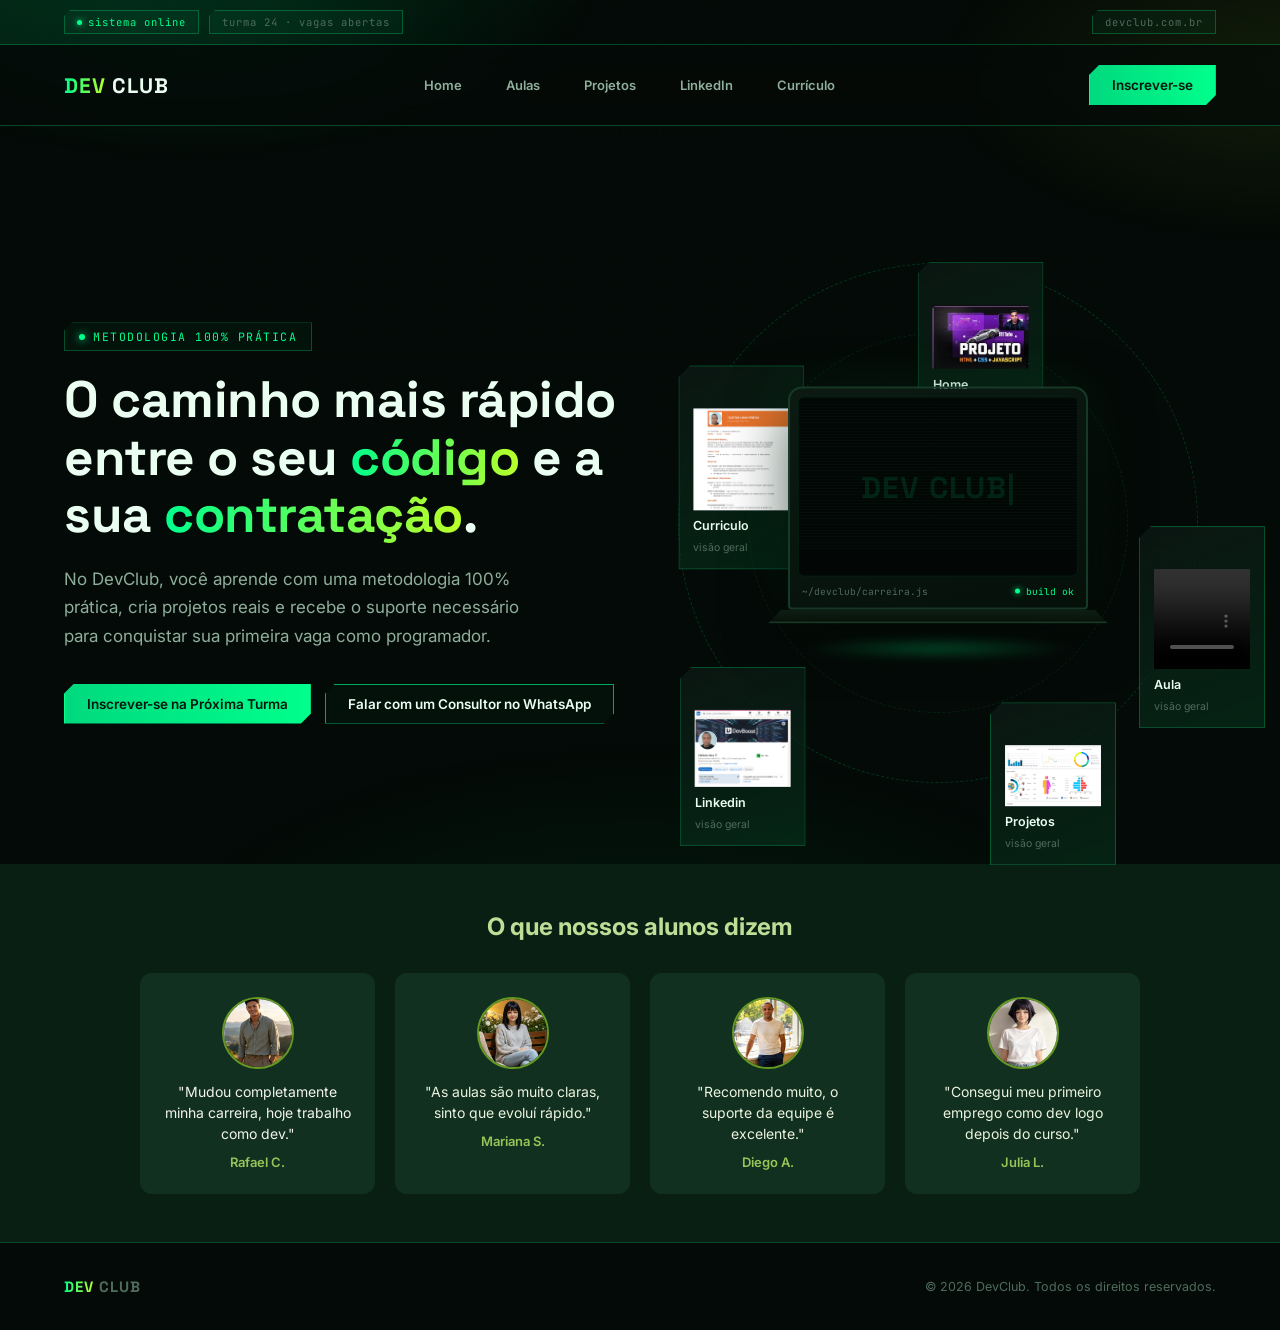
==== index.html @ 511e645d "tentativa 4" ====
<!DOCTYPE html>
<html lang="pt-BR">
<head>
<meta charset="UTF-8">
<meta name="viewport" content="width=device-width, initial-scale=1.0">
<title>DEV CLUB — O caminho mais rápido entre o seu código e a sua contratação</title>
<link rel="preconnect" href="https://fonts.googleapis.com">
<link rel="preconnect" href="https://fonts.gstatic.com" crossorigin>
<link href="https://fonts.googleapis.com/css2?family=Space+Grotesk:wght@400;500;600;700&family=Inter:wght@400;500;600;700&family=JetBrains+Mono:wght@400;500&display=swap" rel="stylesheet">
<link rel="stylesheet" href="style.css">
<style>
  /* ---- hero / orbit visual (unique to the home page) ---- */
  .hero{
    display:grid; grid-template-columns:1fr 1fr; align-items:center;
    gap:40px; padding:56px 5vw 40px; min-height:82vh;
  }
  .hero h1{ font-family:'Space Grotesk',sans-serif; font-size:clamp(34px,4vw,52px); line-height:1.12; font-weight:700; letter-spacing:-.5px; margin-bottom:22px; }
  .hero p.lead{ color:var(--text-dim); font-size:17px; line-height:1.65; max-width:480px; margin-bottom:34px; }
  .cta-row{ display:flex; gap:14px; flex-wrap:wrap; }

  .visual{ position:relative; height:600px; display:flex; align-items:center; justify-content:center; }
  .orbit-field{ position:relative; width:520px; height:520px; }
  .orbit-guide{ position:absolute; inset:0; border-radius:50%; border:1px dashed rgba(0,255,140,0.18); }
  .orbit-guide.inner{ inset:70px; border-color:rgba(0,255,140,0.1); }

  .orbiter{ position:absolute; inset:0; animation-name:orbitspin; animation-duration:var(--dur,40s); animation-delay:var(--delay,0s); animation-timing-function:linear; animation-iteration-count:infinite; }
  @keyframes orbitspin{ to{ transform:rotate(360deg); } }
  .orbit-field:hover .orbiter{ animation-play-state:paused; }
  .orbit-card{ position:absolute; top:50%; left:50%; }
  .orbit-counter-static{ display:block; }
  .orbit-counter-spin{ display:block; animation-name:orbitspin; animation-duration:var(--dur,40s); animation-delay:var(--delay,0s); animation-timing-function:linear; animation-iteration-count:infinite; animation-direction:reverse; }
  .orbit-field:hover .orbit-counter-spin{ animation-play-state:paused; }
  .orbit-card-face-wrap{ display:block; width:126px; margin-left:-63px; margin-top:-40px; }

  .card-face .photo{
  width:34px; height:34px;
  border-radius:6px;
  overflow:hidden;
  flex:none;
}
.card-face .photo img{
  width:100%; height:100%;
  object-fit:cover;
  display:block;
}

  .card-face{
    display:flex; flex-direction:column; align-items:flex-start; gap:8px;
    background:linear-gradient(160deg, rgba(11,23,18,0.95), rgba(6,56,32,0.55));
    border:1px solid var(--border-dim);
    clip-path:polygon(12px 0,100% 0,100% 100%,0 100%,0 12px);
    padding:14px; box-shadow:0 8px 24px rgba(0,0,0,0.45);
    transition:transform .25s, border-color .25s, box-shadow .25s;
  }
  .card-face:hover{ transform:translateY(-4px); border-color:var(--green-1); box-shadow:0 12px 30px rgba(0,255,140,0.2); }
  .card-face .icon{ width:34px; height:34px; display:flex; align-items:center; justify-content:center; background:linear-gradient(135deg,var(--green-3),var(--green-1)); clip-path:polygon(6px 0,100% 0,100% 100%,0 100%,0 6px); }
  .card-face .icon svg{ width:18px; height:18px; stroke:#03170d; }
  .card-face .label{ font-size:12.5px; font-weight:600; color:var(--text); }
  .card-face .sub{ font-size:10.5px; color:var(--text-faint); }

  .laptop-wrap{ position:absolute; top:50%; left:50%; transform:translate(-50%,-50%); width:300px; z-index:5; }
  .laptop-screen-body{ background:linear-gradient(160deg,#0c1a13,#05100a); border:2px solid #163a27; border-radius:14px 14px 4px 4px; padding:8px; box-shadow:0 20px 60px rgba(0,0,0,0.6), 0 0 60px rgba(0,255,140,0.08); }
  .screen{ position:relative; background:#020604; border-radius:6px; height:180px; overflow:hidden; cursor:none; border:1px solid rgba(0,255,140,0.08); }
  .screen-inner{ position:absolute; inset:0; display:flex; align-items:center; justify-content:center; font-family:'Space Grotesk',sans-serif; font-weight:700; font-size:30px; letter-spacing:1px; }
  .screen-dim{ color:rgba(0,180,110,0.16); }
  .screen-bright{
    position:absolute; inset:0; display:flex; align-items:center; justify-content:center;
    background:linear-gradient(90deg,var(--green-1),var(--lime)); -webkit-background-clip:text; background-clip:text; color:transparent;
    -webkit-mask-image:radial-gradient(circle 90px at var(--mx,50%) var(--my,50%), black 0%, transparent 75%);
    mask-image:radial-gradient(circle 90px at var(--mx,50%) var(--my,50%), black 0%, transparent 75%);
    text-shadow:0 0 24px rgba(0,255,140,0.6);
  }
  .cursor-blink{ animation:blink 1s step-end infinite; }
  @keyframes blink{ 50%{ opacity:0; } }
  .screen-scanline{ position:absolute; inset:0; pointer-events:none; background:repeating-linear-gradient(0deg, rgba(0,255,140,0.03) 0px, transparent 1px, transparent 3px); }
  .screen-caption{ display:flex; align-items:center; justify-content:space-between; padding:8px 4px 2px; font-family:'JetBrains Mono',monospace; font-size:9.5px; color:var(--text-faint); }
  .screen-caption .live{ display:flex; align-items:center; gap:6px; color:var(--green-1); }
  .screen-caption .live .d{ width:5px;height:5px;border-radius:50%; background:var(--green-1); box-shadow:0 0 6px var(--green-1); }
  .keyboard-base{ width:340px; height:14px; margin:0 auto; margin-left:-20px; background:linear-gradient(180deg,#0e1f16,#081209); clip-path:polygon(4% 0,96% 0,100% 100%,0% 100%); border-bottom:2px solid #163a27; }
  .laptop-shadow{ width:280px; height:22px; margin:14px auto 0; background:radial-gradient(ellipse at center, rgba(0,255,140,0.25), transparent 70%); filter:blur(4px); }

  .quick-links{ max-width:1100px; margin:0 auto; display:grid; grid-template-columns:repeat(4,1fr); gap:18px; }
  .quick-links a.hud-panel{ display:flex; flex-direction:column; gap:6px; }
  .quick-links .q-icon{ width:30px; height:30px; display:flex; align-items:center; justify-content:center; background:linear-gradient(135deg,var(--green-3),var(--green-1)); clip-path:polygon(6px 0,100% 0,100% 100%,0 100%,0 6px); margin-bottom:6px; }
  .quick-links .q-icon svg{ width:16px; height:16px; stroke:#03170d; }

  .testimonials{ max-width:1100px; margin:0 auto; display:grid; grid-template-columns:repeat(2,1fr); gap:22px; }
  .testimonial-card{ display:flex; flex-direction:column; gap:14px; }
  .t-quote-mark{ font-family:'Space Grotesk',sans-serif; font-size:40px; line-height:1; color:var(--green-1); opacity:.5; }
  .testimonial-card p.quote{ color:var(--text-dim); font-size:14px; line-height:1.7; }
  .t-person{ display:flex; align-items:center; gap:12px; margin-top:4px; }
  .t-avatar{
    width:44px; height:44px; flex:none; display:flex; align-items:center; justify-content:center;
    background:linear-gradient(135deg,var(--green-3),var(--green-1)); color:#03170d;
    font-family:'Space Grotesk',sans-serif; font-weight:700; font-size:15px;
    clip-path:polygon(9px 0,100% 0,100% 100%,0 100%,0 9px);
  }
  .t-name{ font-weight:600; font-size:14px; }
  .t-role{ font-family:'JetBrains Mono',monospace; font-size:10.5px; color:var(--text-faint); letter-spacing:.5px; margin-top:2px; }

  @media (max-width:980px){
    header{display: none;}
    .hero{ grid-template-columns:1fr; padding-top:30px; }
    .visual{ height:520px; }
    .orbit-field{ width:400px; height:400px; }
    .quick-links{ grid-template-columns:1fr 1fr; }
    .testimonials{ grid-template-columns:1fr; }
  }
</style>
</head>
<body>

<div class="bg-glow"></div>
<div class="grid-lines"></div>
<div class="scanlines"></div>

<div class="hud-topbar">
  <span class="seg live"><span class="d"></span>sistema online</span>
  <span class="seg">turma 24 · vagas abertas</span>
  <span class="spacer"></span>
  <span class="seg">devclub.com.br</span>
</div>

<header>
  <div class="logo"><span class="gradient-text">DEV</span> CLUB</div>
  <button class="nav-toggle" id="navToggle" aria-label="Abrir menu">
    <span></span><span></span><span></span>
  </button>
  <nav id="siteNav">
    <ul>
      <li><a href="index.html">Home</a></li>
      <li><a href="aulas.html">Aulas</a></li>
      <li><a href="projetos.html">Projetos</a></li>
      <li><a href="linkedin.html">LinkedIn</a></li>
      <li><a href="curriculo.html">Currículo</a></li>
    </ul>
  </nav>
  <a href="linkedin.html" class="btn btn-solid">Inscrever-se</a>
</header>

<section class="hero" style="padding-bottom:0;">
  <div class="hero-copy">
    <div class="page-head" style="padding:0;">
      <div class="eyebrow"><span class="dot"></span> metodologia 100% prática</div>
      <h1>O caminho mais rápido entre o seu <span class="gradient-text">código</span> e a sua <span class="gradient-text">contratação</span>.</h1>
      <p class="lead">No DevClub, você aprende com uma metodologia 100% prática, cria projetos reais e recebe o suporte necessário para conquistar sua primeira vaga como programador.</p>
    </div>
    <div class="cta-row">
      <a href="linkedin.html" class="btn btn-solid">Inscrever-se na Próxima Turma</a>
      <a href="https://wa.me/" class="btn btn-outline">Falar com um Consultor no WhatsApp</a>
    </div>
  </div>

  <div class="visual">
    <div class="orbit-field" id="orbitField">
      <div class="orbit-guide"></div>
      <div class="orbit-guide inner"></div>

      <div class="orbiter" style="--dur:34s; --delay:0s;">
        <div class="orbit-card" style="transform:rotate(10deg) translateY(-225px);">
          <div class="orbit-counter-static" style="transform:rotate(-10deg);">
            <div class="orbit-counter-spin" style="--dur:34s; --delay:0s;">
              <a href="index.html" class="orbit-card-face-wrap">
                <div class="card-face">
                  <div class="" class="photo"><svg viewBox="0 0 24 24" fill="none" stroke-width="2" stroke-linecap="round" stroke-linejoin="round"><path d="M3 11l9-8 9 8"/><path d="M5 10v10h14V10"/></svg></div>
                  <img src="assets/b11.png" alt="#">
                  <div class="label">Home</div>
                  <div class="sub">visão geral</div>
                </div>
              </a>
            </div>
          </div>
        </div>
      </div>

      <div class="orbiter" style="--dur:46s; --delay:-12s;">
        <div class="orbit-card" style="transform:rotate(95deg) translateY(-245px);">
          <div class="orbit-counter-static" style="transform:rotate(-95deg);">
            <div class="orbit-counter-spin" style="--dur:46s; --delay:-12s;">
              <a href="aulas.html" class="orbit-card-face-wrap">
                <div class="card-face">
                  <div class="" class="photo"><svg viewBox="0 0 24 24" fill="none" stroke-width="2" stroke-linecap="round" stroke-linejoin="round"><path d="M3 11l9-8 9 8"/><path d="M5 10v10h14V10"/></svg></div>
                  
                  <video width="100" height="100" controls>
  <source src="assets/video/1.mp4"  type="video/mp4">
  Seu navegador não suporta este formato de vídeo.
</video>
                  <div class="label">Aula</div>
                  <div class="sub">visão geral</div>
                </div>
              </a>
            </div>
          </div>
        </div>
      </div>

      <div class="orbiter" style="--dur:39s; --delay:-5s;">
        <div class="orbit-card" style="transform:rotate(150deg) translateY(-210px);">
          <div class="orbit-counter-static" style="transform:rotate(-150deg);">
            <div class="orbit-counter-spin" style="--dur:39s; --delay:-5s;">
              <a href="projetos.html" class="orbit-card-face-wrap">
                 <div class="card-face">
                  <div class="" class="photo"><svg viewBox="0 0 24 24" fill="none" stroke-width="2" stroke-linecap="round" stroke-linejoin="round"><path d="M3 11l9-8 9 8"/><path d="M5 10v10h14V10"/></svg></div>
                  <img src="assets/b3.png" alt="#">
                  <div class="label">Projetos</div>
                  <div class="sub">visão geral</div>
                </div>
              </a>
            </div>
          </div>
        </div>
      </div>

      <div class="orbiter" style="--dur:52s; --delay:-20s;">
        <div class="orbit-card" style="transform:rotate(230deg) translateY(-235px);">
          <div class="orbit-counter-static" style="transform:rotate(-230deg);">
            <div class="orbit-counter-spin" style="--dur:52s; --delay:-20s;">
              <a href="linkedin.html" class="orbit-card-face-wrap">
                 <div class="card-face">
                  <div class="" class="photo"><svg viewBox="0 0 24 24" fill="none" stroke-width="2" stroke-linecap="round" stroke-linejoin="round"><path d="M3 11l9-8 9 8"/><path d="M5 10v10h14V10"/></svg></div>
                  <img src="assets/b6.png" alt="#">
                  <div class="label">Linkedin</div>
                  <div class="sub">visão geral</div>
                </div>
              </a>
            </div>
          </div>
        </div>
      </div>

      <div class="orbiter" style="--dur:42s; --delay:-30s;">
        <div class="orbit-card" style="transform:rotate(305deg) translateY(-220px);">
          <div class="orbit-counter-static" style="transform:rotate(-305deg);">
            <div class="orbit-counter-spin" style="--dur:42s; --delay:-30s;">
              <a href="curriculo.html" class="orbit-card-face-wrap">
                <div class="card-face">
                  <div class="" class="photo"><svg viewBox="0 0 24 24" fill="none" stroke-width="2" stroke-linecap="round" stroke-linejoin="round"><path d="M3 11l9-8 9 8"/><path d="M5 10v10h14V10"/></svg></div>
                  <img src="assets/b10.png" alt="#">
                  <div class="label">Curriculo</div>
                  <div class="sub">visão geral</div>
                </div>
              </a>
            </div>
          </div>
        </div>
      </div>

      <div class="laptop-wrap">
        <div class="laptop-screen-body">
          <div class="screen" id="screen">
            <div class="screen-inner screen-dim" id="screenDim"></div>
            <div class="screen-bright" id="screenBright"></div>
            <div class="screen-scanline"></div>
          </div>
          <div class="screen-caption">
            <span>~/devclub/carreira.js</span>
            <span class="live"><span class="d"></span>build ok</span>
          </div>
        </div>
        <div class="keyboard-base"></div>
        <div class="laptop-shadow"></div>
      </div>
    </div>
  </div>
</section>


      

<section class="depoimentos" style="padding: 3rem 1.5rem; background: #0A1F14;">
  <h2 style="text-align:center; color:#C0DD97; font-size:24px; margin-bottom: 2rem;">
    O que nossos alunos dizem
  </h2>

  <div class="depoimentos-grid" style="display:grid; grid-template-columns:repeat(auto-fit, minmax(220px, 1fr)); gap:20px; max-width:1000px; margin:0 auto;">

    <div class="depoimento-card" style="background:#12301F; border-radius:12px; padding:1.5rem; text-align:center;">
      <div class="depoimento-avatar" style="width:72px; height:72px; border-radius:50%; overflow:hidden; margin:0 auto 12px; border:2px solid #639922;">
        <img src="assets/a6.png" alt="Depoimento de aluno" style="width:100%; height:100%; object-fit:cover; ">
      </div>
      <p style="color:#f2f3f0; font-size:14px; line-height:1.5; margin:0 0 10px;">"Mudou completamente minha carreira, hoje trabalho como dev."</p>
      <p style="color:#97C459; font-size:13px; font-weight:600; margin:0;">Rafael C.</p>
    </div>

    <div class="depoimento-card" style="background:#12301F; border-radius:12px; padding:1.5rem; text-align:center;">
      <div class="depoimento-avatar" style="width:72px; height:72px; border-radius:50%; overflow:hidden; margin:0 auto 12px; border:2px solid #639922;">
        <img src="assets/a7.png" alt="Depoimento de aluna" style="width:100%; height:100%; object-fit:cover; ">
      </div>
      <p style="color:#EAF3DE; font-size:14px; line-height:1.5; margin:0 0 10px;">"As aulas são muito claras, sinto que evoluí rápido."</p>
      <p style="color:#97C459; font-size:13px; font-weight:600; margin:0;">Mariana S.</p>
    </div>

    <div class="depoimento-card" style="background:#12301F; border-radius:12px; padding:1.5rem; text-align:center;">
      <div class="depoimento-avatar" style="width:72px; height:72px; border-radius:50%; overflow:hidden; margin:0 auto 12px; border:2px solid #639922;">
        <img src="assets/a8.png" alt="Depoimento de aluno" style="width:100%; height:100%; object-fit:cover; ">
      </div>
      <p style="color:#EAF3DE; font-size:14px; line-height:1.5; margin:0 0 10px;">"Recomendo muito, o suporte da equipe é excelente."</p>
      <p style="color:#97C459; font-size:13px; font-weight:600; margin:0;">Diego A.</p>
    </div>

    <div class="depoimento-card" style="background:#12301F; border-radius:12px; padding:1.5rem; text-align:center;">
      <div class="depoimento-avatar" style="width:72px; height:72px; border-radius:50%; overflow:hidden; margin:0 auto 12px; border:2px solid #639922;">
        <img src="assets/a9.png" alt="Depoimento de aluna" style="width:100%; height:100%; object-fit:cover; ">
      </div>
      <p style="color:#EAF3DE; font-size:14px; line-height:1.5; margin:0 0 10px;">"Consegui meu primeiro emprego como dev logo depois do curso."</p>
      <p style="color:#97C459; font-size:13px; font-weight:600; margin:0;">Julia L.</p>
    </div>

  </div>
</section>

<footer>
  <div class="logo" style="font-size:15px;"><span class="gradient-text">DEV</span> CLUB</div>
  <div>© 2026 DevClub. Todos os direitos reservados.</div>
</footer>

<script src="script.js"></script>
<script>
  // ---------- typewriter effect on laptop screen ----------
  const dimEl = document.getElementById('screenDim');
  const brightEl = document.getElementById('screenBright');
  const word = "DEV CLUB";
  let i = 0, deleting = false;

  function renderText(str, showCursor){
    const cursor = showCursor ? '<span class="cursor-blink">|</span>' : '';
    dimEl.innerHTML = str + cursor;
    brightEl.innerHTML = str + cursor;
  }
  function tick(){
    if(!deleting){
      i++; renderText(word.slice(0, i), true);
      if(i === word.length){ setTimeout(()=>{ deleting = true; tick(); }, 1400); return; }
    } else {
      i--; renderText(word.slice(0, i), true);
      if(i === 0){ deleting = false; setTimeout(tick, 500); return; }
    }
    setTimeout(tick, deleting ? 90 : 150);
  }
  renderText('', true);
  setTimeout(tick, 600);

  // ---------- flashlight hover effect ----------
  const screen = document.getElementById('screen');
  screen.addEventListener('mousemove', (e)=>{
    const rect = screen.getBoundingClientRect();
    brightEl.style.setProperty('--mx', (((e.clientX-rect.left)/rect.width)*100) + '%');
    brightEl.style.setProperty('--my', (((e.clientY-rect.top)/rect.height)*100) + '%');
  });
  screen.addEventListener('mouseleave', ()=>{
    brightEl.style.setProperty('--mx', '50%');
    brightEl.style.setProperty('--my', '-20%');
  });
  brightEl.style.setProperty('--my', '-20%');
</script>
</body>
</html>
---- style.css ----
/* ===========================================================
   DEV CLUB — shared HUD design system
   Angular sci-fi panels, green gradient glow, fully responsive.
   Loaded by every page (index / aulas / projetos / linkedin / curriculo).
=========================================================== */

:root{
  --bg:#040a07;
  --bg-alt:#071309;
  --panel-solid:#071a13;
  --panel-glass:rgba(7,26,19,0.82);
  --panel-glass-soft:rgba(7,26,19,0.55);
  --border-dim:rgba(0,255,140,0.25);
  --border-bright:rgba(0,255,140,0.55);
  --green-1:#00ff8c;
  --green-2:#00d97e;
  --green-3:#00a862;
  --lime:#baff29;
  --text:#eafff1;
  --text-dim:#8fae9c;
  --text-faint:#4f6c5d;
}

*{margin:0;padding:0;box-sizing:border-box;}
html{scroll-behavior:smooth;}
body{
  background:var(--bg);
  color:var(--text);
  font-family:'Inter',sans-serif;
  overflow-x:hidden;
}
a{text-decoration:none;color:inherit;}
ul{list-style:none;}
img,video{max-width:100%;display:block;}

.mono{font-family:'JetBrains Mono',monospace;}
.gradient-text{
  background:linear-gradient(90deg,var(--green-1),var(--lime));
  -webkit-background-clip:text;background-clip:text;color:transparent;
}

/* ---------- ambience: grid + glow + scanline ---------- */
.bg-glow{
  position:fixed; inset:0; z-index:-2; pointer-events:none;
  background:
    radial-gradient(55% 38% at 15% -5%, rgba(0,255,140,0.14), transparent 60%),
    radial-gradient(45% 32% at 100% 8%, rgba(186,255,41,0.08), transparent 60%),
    radial-gradient(70% 55% at 50% 115%, rgba(0,255,140,0.08), transparent 60%);
}
.grid-lines{
  position:fixed; inset:0; z-index:-2; pointer-events:none; opacity:.3;
  background-image:
    linear-gradient(rgba(0,255,140,0.06) 1px, transparent 1px),
    linear-gradient(90deg, rgba(0,255,140,0.06) 1px, transparent 1px);
  background-size:44px 44px;
  mask-image:radial-gradient(65% 55% at 50% 15%, black, transparent 85%);
}
.scanlines{
  position:fixed; inset:0; z-index:-1; pointer-events:none; opacity:.5;
  background:repeating-linear-gradient(0deg, rgba(0,255,140,0.025) 0px, transparent 1px, transparent 3px);
}

/* ---------- top HUD bar ---------- */
.hud-topbar{
  display:flex; align-items:center; gap:10px;
  padding:10px 5vw; border-bottom:1px solid var(--border-dim);
  background:linear-gradient(90deg, rgba(0,255,140,0.06), transparent 40%);
  font-family:'JetBrains Mono',monospace; font-size:10.5px; color:var(--text-faint); letter-spacing:1px;
}
.hud-topbar .seg{
  padding:4px 12px; border:1px solid var(--border-dim);
  clip-path:polygon(6px 0,100% 0,100% 100%,0 100%,0 6px);
  background:rgba(0,255,140,0.04);
}
.hud-topbar .seg.live{ color:var(--green-1); display:flex; align-items:center; gap:6px; }
.hud-topbar .seg.live .d{ width:5px;height:5px;border-radius:50%;background:var(--green-1); box-shadow:0 0 6px var(--green-1); animation:pulse 1.6s infinite; }
@keyframes pulse{0%,100%{opacity:1;}50%{opacity:.25;}}
.hud-topbar .spacer{ flex:1; }

/* ---------- header / nav ---------- */
header{
  position:sticky; top:0; z-index:50;
  display:flex; align-items:center; justify-content:space-between;
  padding:20px 5vw;
  backdrop-filter:blur(14px);
  background:rgba(4,10,7,0.75);
  border-bottom:1px solid var(--border-dim);
}
.logo{ font-family:'Space Grotesk',sans-serif; font-weight:700; font-size:21px; letter-spacing:1px; }

nav ul{ display:flex; gap:10px; }
nav a{
  position:relative;
  display:inline-block;
  padding:9px 16px;
  font-size:13px; font-weight:600; color:var(--text-dim);
  border:1px solid transparent;
  clip-path:polygon(8px 0,100% 0,100% 100%,0 100%,0 8px);
  transition:color .25s, border-color .25s, background .25s;
}
nav a:hover{ color:var(--text); border-color:var(--border-dim); background:rgba(0,255,140,0.05); }
.mobile-back{
  position:fixed; top:14px; left:14px; z-index:60;
  display:none; align-items:center; gap:8px;
  padding:10px 14px; border:1px solid transparent;
  background:linear-gradient(90deg,var(--green-2),var(--green-1));
  color:#03170d; font-family:'JetBrains Mono',monospace; font-size:11px;
  font-weight:700; letter-spacing:1px; text-transform:uppercase;
  clip-path:polygon(8px 0,100% 0,100% 100%,0 100%,0 8px);
  cursor:pointer; box-shadow:0 10px 26px rgba(0,255,140,0.24);
  transition:transform .25s, box-shadow .25s;
}
.mobile-back:hover{ transform:translateY(-1px); box-shadow:0 12px 30px rgba(0,255,140,0.32); }

.nav-toggle{ display:none; }

.btn{
  display:inline-flex; align-items:center; gap:8px;
  padding:11px 22px; font-size:13.5px; font-weight:600; cursor:pointer;
  clip-path:polygon(10px 0,100% 0,100% calc(100% - 10px),calc(100% - 10px) 100%,0 100%,0 10px);
  border:1px solid transparent;
  transition:transform .25s, box-shadow .25s, background .25s;
}
.btn-solid{ background:linear-gradient(90deg,var(--green-2),var(--green-1)); color:#03170d; }
.btn-solid:hover{ transform:translateY(-2px); box-shadow:0 10px 30px rgba(0,255,140,0.25); }
.btn-outline{ border-color:var(--green-3); color:var(--text); background:rgba(0,255,140,0.03); }
.btn-outline:hover{ border-color:var(--green-1); background:rgba(0,255,140,0.08); transform:translateY(-2px); }

/* ---------- page header block (used on every inner page) ---------- */
.page-head{
  padding:64px 5vw 40px; max-width:900px;
}
.page-head .eyebrow{
  display:inline-flex; align-items:center; gap:8px;
  font-family:'JetBrains Mono',monospace; font-size:11.5px; letter-spacing:1.5px; text-transform:uppercase;
  color:var(--green-1); border:1px solid var(--border-dim); padding:6px 14px;
  clip-path:polygon(8px 0,100% 0,100% 100%,0 100%,0 8px);
  margin-bottom:20px; background:rgba(0,255,140,0.04);
}
.page-head h1{ font-family:'Space Grotesk',sans-serif; font-size:clamp(28px,3.6vw,44px); line-height:1.15; margin-bottom:14px; }
.page-head p{ color:var(--text-dim); font-size:15.5px; line-height:1.65; max-width:620px; }

.page-head .eyebrow .dot{ width:6px;height:6px;border-radius:50%; background:var(--green-1); box-shadow:0 0 8px var(--green-1); animation:pulse 1.6s infinite; display:inline-block; }

.cta-row{ display:flex; gap:14px; flex-wrap:wrap; }

section{ padding:20px 5vw 90px; }

/* ---------- HUD panel primitives ---------- */
.hud-panel{
  position:relative;
  background:linear-gradient(160deg, var(--panel-glass), rgba(3,10,7,0.9));
  border:1px solid var(--border-dim);
  clip-path:polygon(18px 0,100% 0,100% calc(100% - 18px),calc(100% - 18px) 100%,0 100%,0 18px);
  padding:22px 24px;
  box-shadow:0 10px 30px rgba(0,0,0,0.5), inset 0 1px 0 rgba(255,255,255,0.02);
  transition:border-color .25s, box-shadow .25s, transform .25s;
}
.hud-panel:hover{ border-color:var(--border-bright); box-shadow:0 14px 34px rgba(0,255,140,0.12); }

/* left-hand angular list item, echoing the reference's 系统状态-style tabs */
.hud-tab{
  display:flex; align-items:center; justify-content:space-between; gap:12px;
  padding:18px 20px;
  background:linear-gradient(150deg, rgba(0,255,140,0.06), rgba(3,10,7,0.9));
  border:1px solid var(--border-dim);
  clip-path:polygon(16px 0,100% 0,100% 100%,0 100%,0 16px);
  cursor:pointer; transition:border-color .2s, background .2s;
}
.hud-tab .top-strip{
  position:absolute; top:0; left:16px; right:16px; height:1px;
  background:linear-gradient(90deg, var(--green-1), transparent);
}
.hud-tab:hover, .hud-tab.active{
  border-color:var(--border-bright);
  background:linear-gradient(150deg, rgba(0,255,140,0.14), rgba(3,10,7,0.9));
}
.hud-tab .t-label{ font-family:'Space Grotesk',sans-serif; font-size:16px; font-weight:600; }
.hud-tab .t-sub{ font-family:'JetBrains Mono',monospace; font-size:10px; color:var(--text-faint); margin-top:4px; letter-spacing:.5px; }
.hud-tab .t-mark{ font-family:'JetBrains Mono',monospace; font-size:11px; color:var(--green-1); }

/* big framed content panel with four glowing corner brackets, like the reference's main screen */
.hud-frame{
  position:relative;
  background:linear-gradient(165deg, rgba(6,20,14,0.85), rgba(2,7,5,0.92));
  border:1px solid var(--border-dim);
  padding:28px;
}
.hud-corner{ position:absolute; width:24px; height:24px; pointer-events:none; }
.hud-corner.tl{ top:-1px; left:-1px; border-top:2px solid var(--green-1); border-left:2px solid var(--green-1); }
.hud-corner.tr{ top:-1px; right:-1px; border-top:2px solid var(--green-1); border-right:2px solid var(--green-1); }
.hud-corner.bl{ bottom:-1px; left:-1px; border-bottom:2px solid var(--green-1); border-left:2px solid var(--green-1); }
.hud-corner.br{ bottom:-1px; right:-1px; border-bottom:2px solid var(--green-1); border-right:2px solid var(--green-1); }
.hud-frame .readout{
  position:absolute; font-family:'JetBrains Mono',monospace; font-size:9.5px; color:var(--text-faint); letter-spacing:1px;
}
.hud-frame .readout.tl{ top:10px; left:30px; }
.hud-frame .readout.tr{ top:10px; right:30px; text-align:right; }

/* ---------- media slot (video / image placeholder) ---------- */
.media-slot{
  position:relative;
  aspect-ratio:16/9;
  border:1px dashed var(--border-dim);
  background:rgba(0,255,140,0.03);
  display:flex; flex-direction:column; align-items:center; justify-content:center; gap:10px;
  color:var(--text-faint); text-align:center; padding:20px;
  overflow:hidden;
}
.media-slot svg{ width:34px; height:34px; stroke:var(--green-1); opacity:.7; }
.media-slot span{ font-size:12px; max-width:260px; line-height:1.5; }
.media-slot video, .media-slot img, .media-slot iframe{ position:absolute; inset:0; width:100%; height:100%; object-fit:cover; border:0; }

/* ---------- grids ---------- */
.grid-2{ display:grid; grid-template-columns:340px 1fr; gap:26px; align-items:start; }
.grid-3{ display:grid; grid-template-columns:repeat(3,1fr); gap:22px; }
.grid-2c{ display:grid; grid-template-columns:1fr 1fr; gap:22px; }
.stack{ display:flex; flex-direction:column; gap:16px; }

h2.section-title{ font-family:'Space Grotesk',sans-serif; font-size:clamp(22px,2.6vw,30px); margin-bottom:22px; }
h3.card-title{ font-family:'Space Grotesk',sans-serif; font-size:18px; margin-bottom:8px; }
p.dim{ color:var(--text-dim); font-size:13.5px; line-height:1.65; }

/* ---------- footer ---------- */
footer{
  padding:34px 5vw; display:flex; align-items:center; justify-content:space-between; flex-wrap:wrap; gap:12px;
  border-top:1px solid var(--border-dim); color:var(--text-faint); font-size:12.5px;
}

/* ---------- responsive ---------- */
@media (max-width:980px){
  .mobile-back{ display:inline-flex; }
  header{display: none;}
  .grid-2{ grid-template-columns:1fr; }
  .grid-3{ grid-template-columns:1fr; }
  .grid-2c{ grid-template-columns:1fr; }
  nav{
    position:fixed; inset:64px 0 0 0; z-index:49;
    background:rgba(4,10,7,0.97);
    display:flex; align-items:flex-start; justify-content:center;
    padding-top:40px;
    transform:translateY(-110%); transition:transform .3s ease;
  }
  nav.open{ transform:translateY(0); }
  nav ul{ flex-direction:column; width:min(320px,80vw); gap:12px; }
  nav a{ display:block; text-align:center; padding:14px 16px; }
  .nav-toggle{
    display:flex; flex-direction:column; gap:5px; cursor:pointer; z-index:51;
    background:none; border:none; padding:6px;
  }
  .nav-toggle span{ width:22px; height:2px; background:var(--green-1); display:block; }
  .hud-topbar{ display:none; }
}

@media (prefers-reduced-motion: reduce){
  .hud-topbar .seg.live .d{ animation:none; }
}
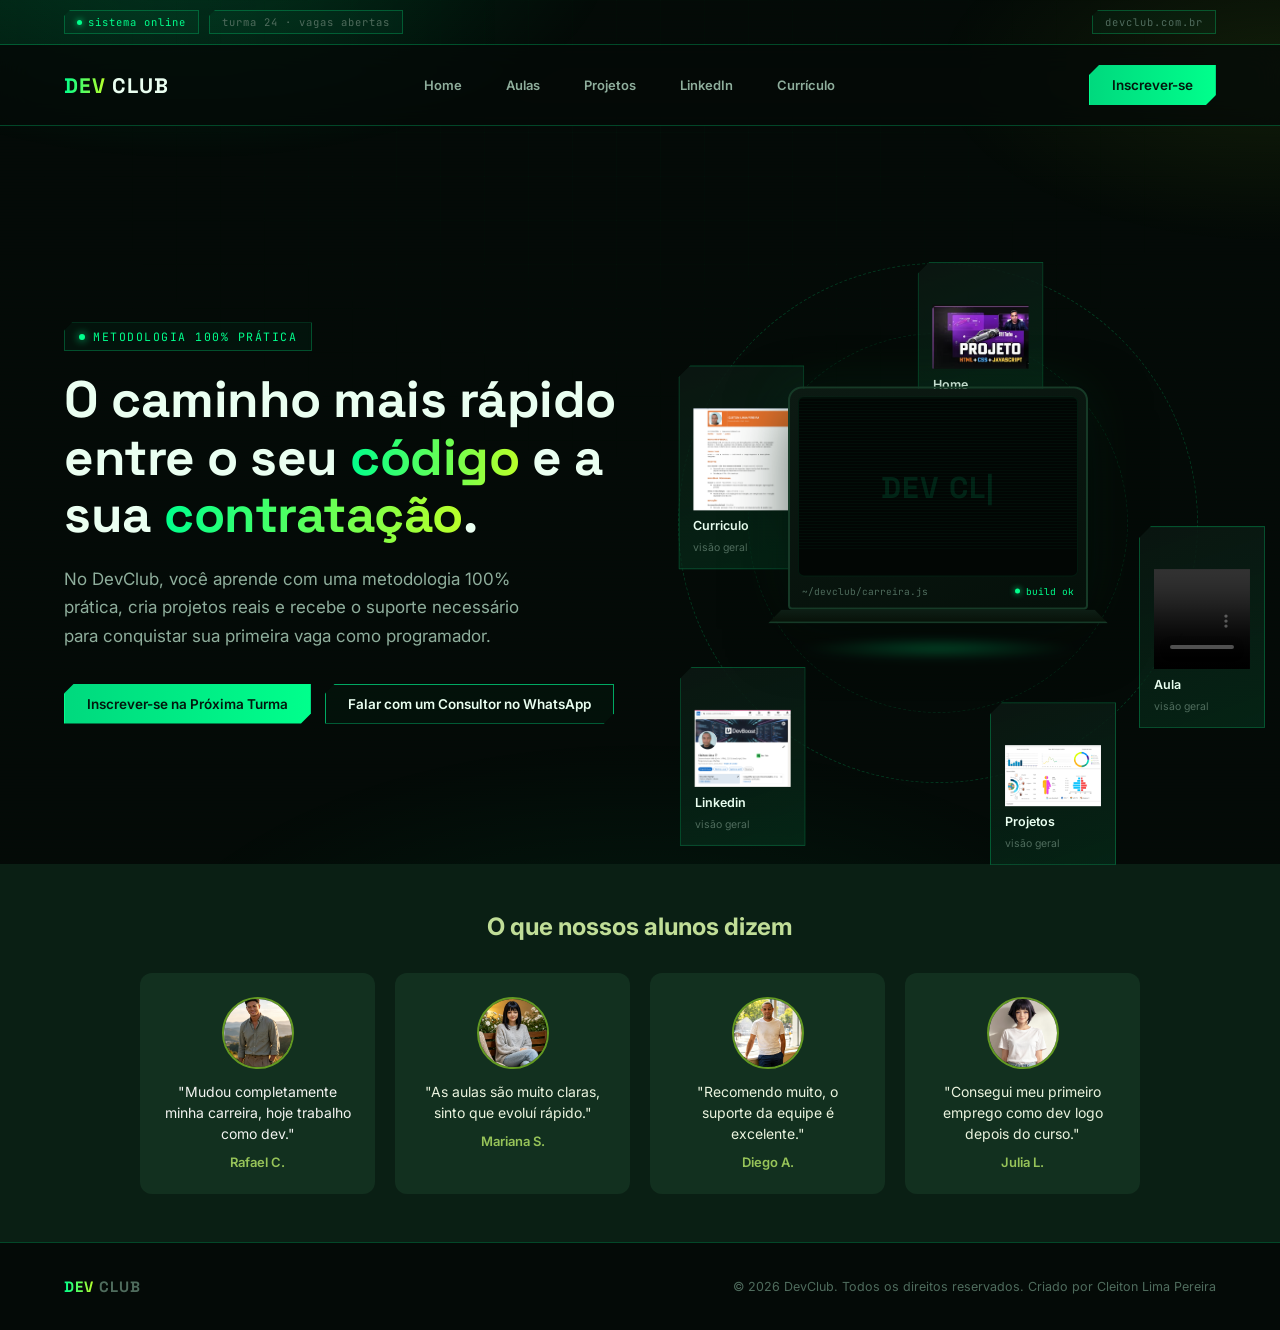
==== commit 6338eda6: "direitos" ====
--- a/index.html
+++ b/index.html
@@ -311,7 +311,9 @@
 
 <footer>
   <div class="logo" style="font-size:15px;"><span class="gradient-text">DEV</span> CLUB</div>
-  <div>© 2026 DevClub. Todos os direitos reservados.</div>
+  <div>© 2026 DevClub. Todos os direitos reservados.
+    Criado por Cleiton Lima Pereira
+  </div>
 </footer>
 
 <script src="script.js"></script>
--- a/style.css
+++ b/style.css
@@ -231,6 +231,14 @@
 @media (max-width:980px){
   .mobile-back{ display:inline-flex; }
   header{display: none;}
+  body, .page-head, .page-head h1, .page-head p,
+  .hud-panel, .hud-frame, .hud-tab, .stack,
+  .grid-2, .grid-3, .grid-2c, .cta-row,
+  .check-item p, .project-link, .media-slot span{
+    min-width:0;
+    overflow-wrap:anywhere;
+    word-break:break-word;
+  }
   .grid-2{ grid-template-columns:1fr; }
   .grid-3{ grid-template-columns:1fr; }
   .grid-2c{ grid-template-columns:1fr; }
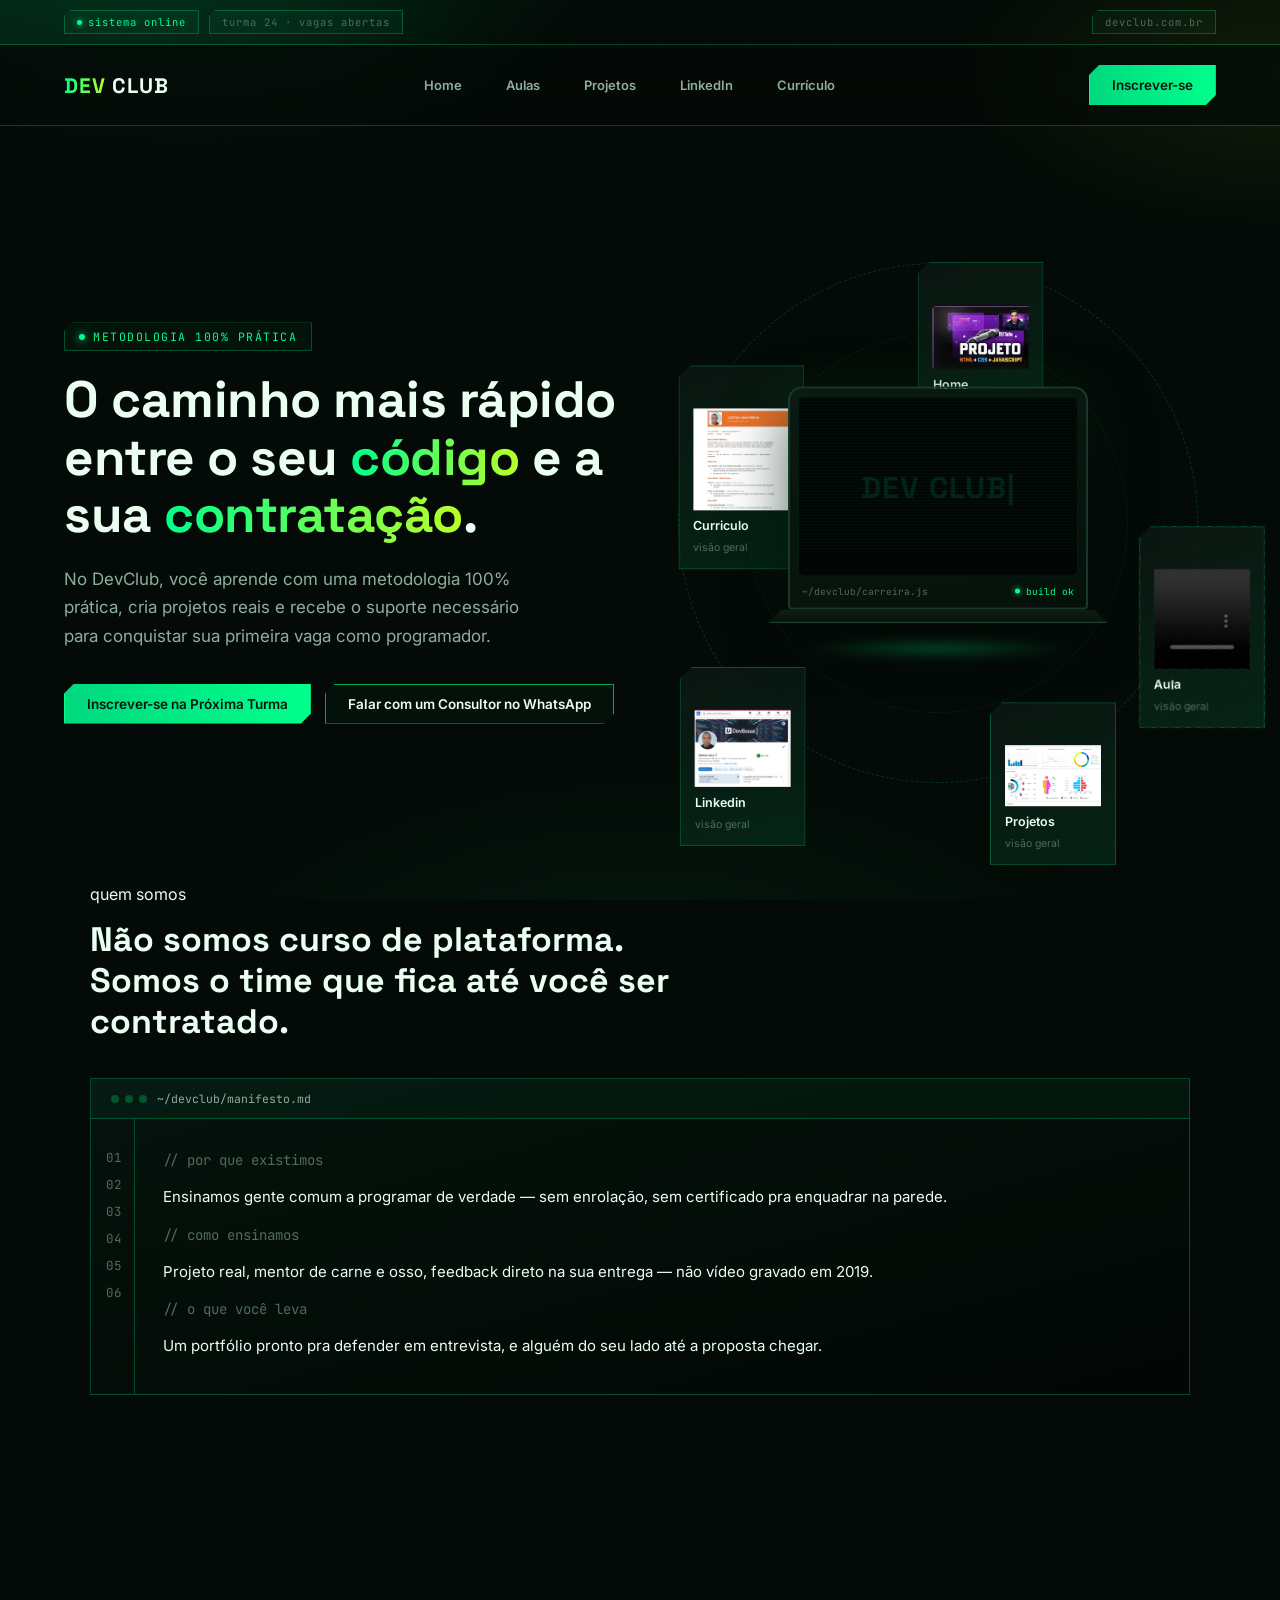
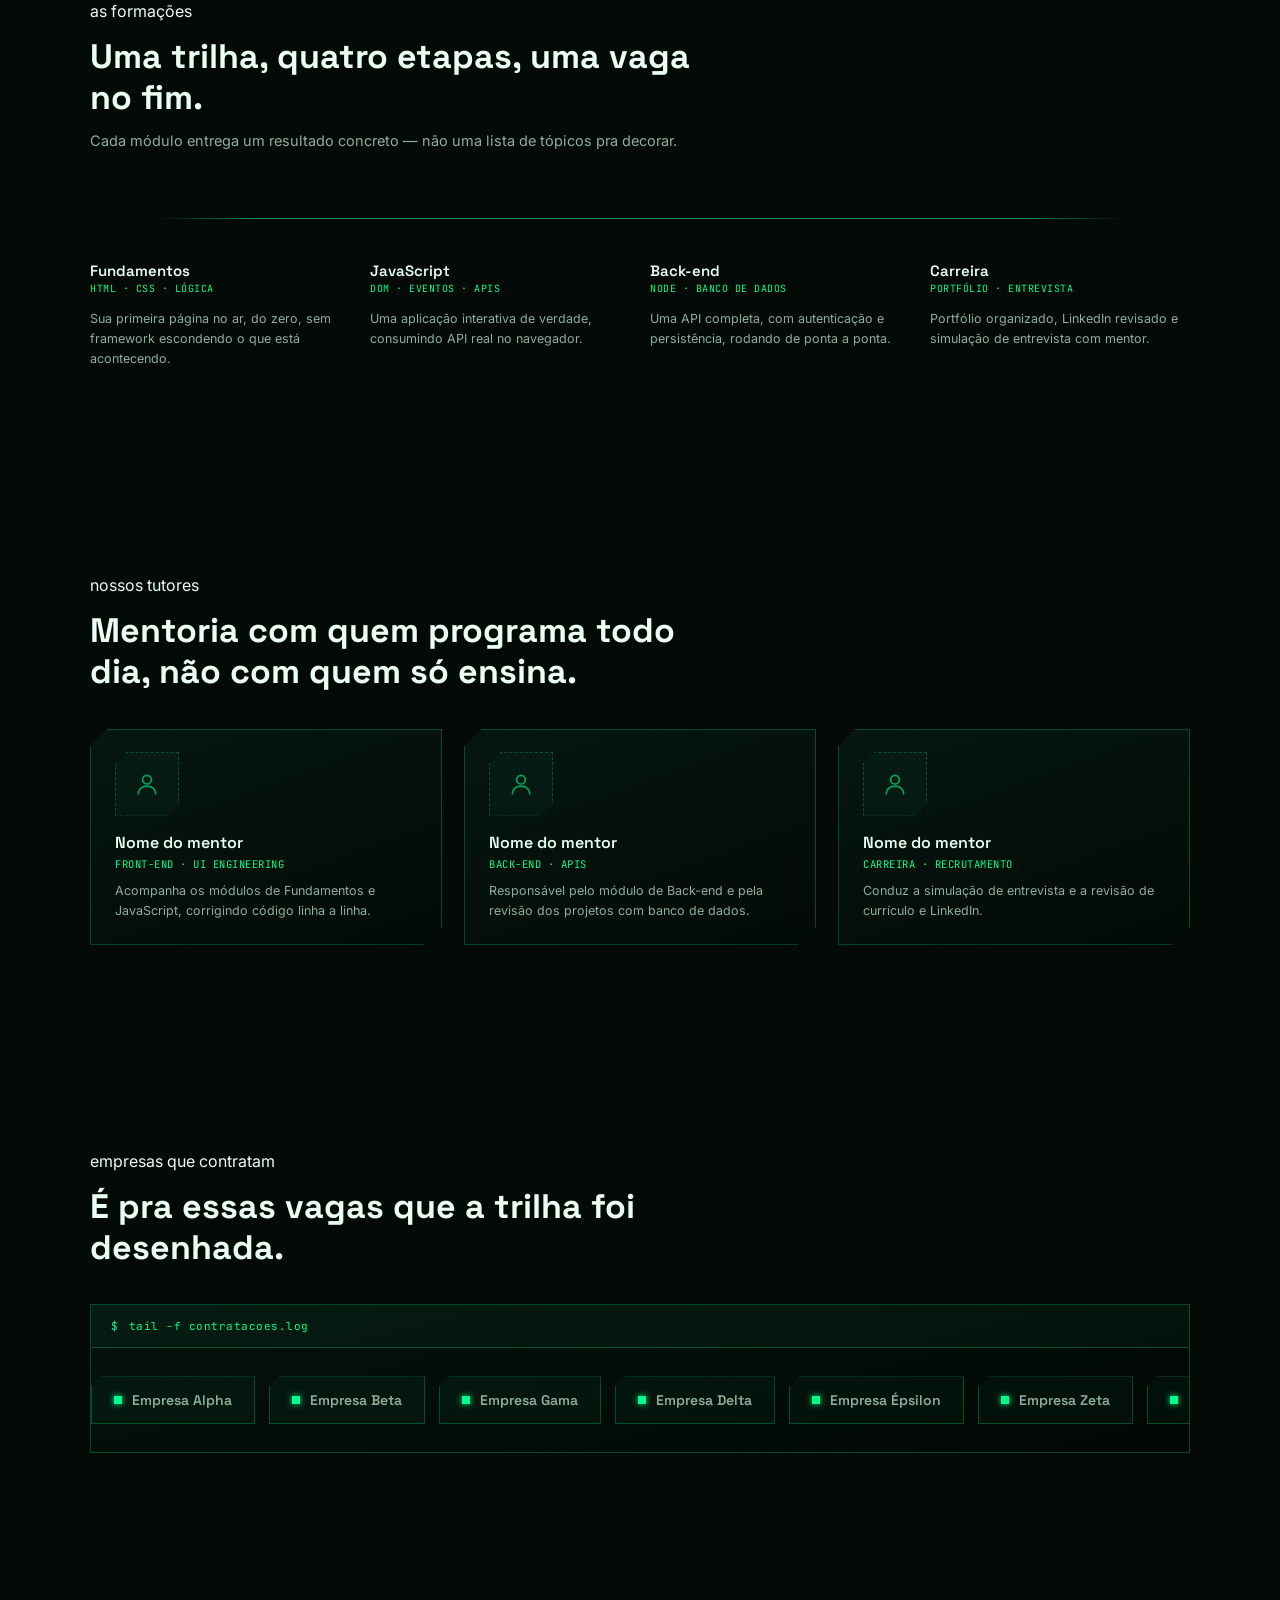
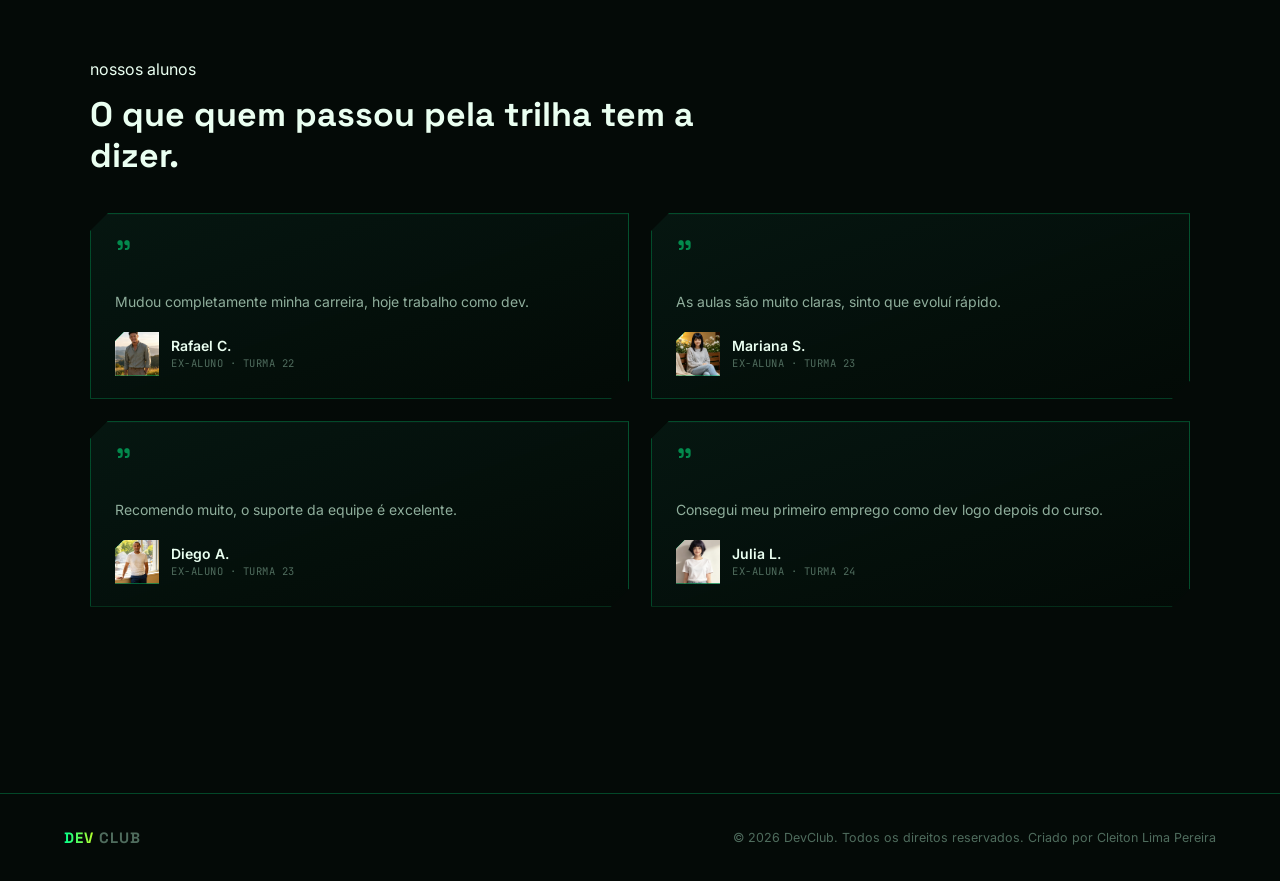
==== commit fe506a93: "melhorando-o-index" ====
--- a/index.html
+++ b/index.html
@@ -97,6 +97,100 @@
   }
   .t-name{ font-weight:600; font-size:14px; }
   .t-role{ font-family:'JetBrains Mono',monospace; font-size:10.5px; color:var(--text-faint); letter-spacing:.5px; margin-top:2px; }
+
+  /* ---- section shell shared by the new institutional blocks ---- */
+  .inst-section{ max-width:1100px; margin:0 auto 96px; }
+  .inst-head{ max-width:640px; margin-bottom:36px; }
+  .inst-head .eyebrow{ margin-bottom:16px; }
+  .inst-head h2{ font-family:'Space Grotesk',sans-serif; font-size:clamp(24px,3vw,34px); line-height:1.2; }
+  .inst-head p{ color:var(--text-dim); font-size:14.5px; line-height:1.65; margin-top:10px; }
+  .reveal{ opacity:0; transform:translateY(22px); transition:opacity .6s ease, transform .6s ease; }
+  .reveal.in{ opacity:1; transform:translateY(0); }
+
+  /* ---- quem somos: rendered like an open source file being read ---- */
+  .manifesto-frame{ padding:0; overflow:hidden; }
+  .manifesto-tab{
+    display:flex; align-items:center; gap:10px; padding:12px 20px;
+    border-bottom:1px solid var(--border-dim); background:rgba(0,255,140,0.04);
+    font-family:'JetBrains Mono',monospace; font-size:11.5px; color:var(--text-dim);
+  }
+  .manifesto-tab .dots{ display:flex; gap:6px; }
+  .manifesto-tab .dots span{ width:8px; height:8px; border-radius:50%; background:var(--border-dim); }
+  .manifesto-body{ display:grid; grid-template-columns:44px 1fr; }
+  .manifesto-lines{
+    font-family:'JetBrains Mono',monospace; font-size:12.5px; line-height:2.15; color:var(--text-faint);
+    text-align:right; padding:26px 12px 26px 0; border-right:1px solid var(--border-dim); user-select:none;
+  }
+  .manifesto-code{ padding:26px 28px; font-family:'JetBrains Mono',monospace; font-size:14px; line-height:2.15; }
+  .manifesto-code .cm{ color:var(--text-faint); }
+  .manifesto-code .st{ color:var(--text); font-family:'Inter',sans-serif; font-size:15px; }
+  .manifesto-code p{ margin-bottom:6px; opacity:0; transform:translateX(-10px); transition:opacity .5s ease, transform .5s ease; }
+  .manifesto-code.in p{ opacity:1; transform:translateX(0); }
+  .manifesto-code p:nth-child(1){ transition-delay:.05s; }
+  .manifesto-code p:nth-child(2){ transition-delay:.15s; }
+  .manifesto-code p:nth-child(3){ transition-delay:.35s; }
+  .manifesto-code p:nth-child(4){ transition-delay:.45s; }
+  .manifesto-code p:nth-child(5){ transition-delay:.65s; }
+  .manifesto-code p:nth-child(6){ transition-delay:.75s; }
+
+  /* ---- formações: a real, ordered learning path ---- */
+  .trilha{ position:relative; display:grid; grid-template-columns:repeat(4,1fr); gap:20px; }
+  .trilha::before{
+    content:''; position:absolute; top:29px; left:6%; right:6%; height:1px;
+    background:linear-gradient(90deg, transparent, var(--border-bright) 10%, var(--border-bright) 90%, transparent);
+  }
+  .trilha-step{ position:relative; display:flex; flex-direction:column; gap:14px; }
+  .trilha-num{
+    width:58px; height:58px; z-index:1; display:flex; align-items:center; justify-content:center;
+    font-family:'Space Grotesk',sans-serif; font-weight:700; font-size:18px; color:#03170d;
+    background:linear-gradient(135deg,var(--green-3),var(--green-1));
+    clip-path:polygon(10px 0,100% 0,100% calc(100% - 10px),calc(100% - 10px) 100%,0 100%,0 10px);
+  }
+  .trilha-step .t-head{ font-family:'Space Grotesk',sans-serif; font-size:15px; font-weight:600; }
+  .trilha-step .t-sub{ font-family:'JetBrains Mono',monospace; font-size:10px; color:var(--green-1); letter-spacing:.5px; margin-top:2px; }
+  .trilha-step p{ color:var(--text-dim); font-size:12.5px; line-height:1.6; }
+
+  /* ---- empresas que contratam: scrolling proof-of-outcome ticker ---- */
+  .empresas-frame{ padding:0; overflow:hidden; }
+  .empresas-label{
+    display:flex; align-items:center; gap:10px; padding:14px 20px;
+    border-bottom:1px solid var(--border-dim); background:rgba(0,255,140,0.04);
+    font-family:'JetBrains Mono',monospace; font-size:11px; color:var(--green-1); letter-spacing:.5px;
+  }
+  .marquee{ position:relative; padding:28px 0; }
+  .marquee-track{ display:flex; gap:14px; width:max-content; animation:marquee 26s linear infinite; }
+  .marquee:hover .marquee-track{ animation-play-state:paused; }
+  .empresa-chip{
+    display:flex; align-items:center; gap:10px; padding:14px 22px; white-space:nowrap;
+    border:1px solid var(--border-dim); background:rgba(0,255,140,0.03);
+    clip-path:polygon(10px 0,100% 0,100% 100%,0 100%,0 10px);
+    font-family:'Space Grotesk',sans-serif; font-weight:600; font-size:14px; color:var(--text-dim);
+  }
+  .empresa-chip .sq{ width:8px; height:8px; background:var(--green-1); box-shadow:0 0 6px var(--green-1); }
+  @keyframes marquee{ from{ transform:translateX(0); } to{ transform:translateX(-50%); } }
+
+  /* ---- nossos tutores ---- */
+  .tutores{ display:grid; grid-template-columns:repeat(3,1fr); gap:22px; }
+  .tutor-card{ text-align:left; }
+  .tutor-photo{
+    width:64px; height:64px; margin-bottom:16px; border:1px dashed var(--border-dim); background:rgba(0,255,140,0.03);
+    clip-path:polygon(12px 0,100% 0,100% calc(100% - 12px),calc(100% - 12px) 100%,0 100%,0 12px);
+    display:flex; align-items:center; justify-content:center; overflow:hidden;
+  }
+  .tutor-photo img{ width:100%; height:100%; object-fit:cover; }
+  .tutor-photo svg{ width:26px; height:26px; stroke:var(--green-1); opacity:.6; }
+  .tutor-name{ font-family:'Space Grotesk',sans-serif; font-size:16px; font-weight:600; }
+  .tutor-role{ font-family:'JetBrains Mono',monospace; font-size:10.5px; color:var(--green-1); letter-spacing:.5px; margin:4px 0 10px; }
+  .tutor-card p.dim{ font-size:12.5px; }
+
+  @media (max-width:980px){
+    .trilha{ grid-template-columns:1fr; }
+    .trilha::before{ display:none; }
+    .tutores{ grid-template-columns:1fr; }
+    .manifesto-body{ grid-template-columns:32px 1fr; }
+    .manifesto-code{ padding:20px 16px; font-size:13px; }
+    .manifesto-code .st{ font-size:13.5px; }
+  }
 
   @media (max-width:980px){
     header{display: none;}
@@ -265,47 +359,201 @@
 </section>
 
 
-      
-
-<section class="depoimentos" style="padding: 3rem 1.5rem; background: #0A1F14;">
-  <h2 style="text-align:center; color:#C0DD97; font-size:24px; margin-bottom: 2rem;">
-    O que nossos alunos dizem
-  </h2>
-
-  <div class="depoimentos-grid" style="display:grid; grid-template-columns:repeat(auto-fit, minmax(220px, 1fr)); gap:20px; max-width:1000px; margin:0 auto;">
-
-    <div class="depoimento-card" style="background:#12301F; border-radius:12px; padding:1.5rem; text-align:center;">
-      <div class="depoimento-avatar" style="width:72px; height:72px; border-radius:50%; overflow:hidden; margin:0 auto 12px; border:2px solid #639922;">
-        <img src="assets/a6.png" alt="Depoimento de aluno" style="width:100%; height:100%; object-fit:cover; ">
-      </div>
-      <p style="color:#f2f3f0; font-size:14px; line-height:1.5; margin:0 0 10px;">"Mudou completamente minha carreira, hoje trabalho como dev."</p>
-      <p style="color:#97C459; font-size:13px; font-weight:600; margin:0;">Rafael C.</p>
-    </div>
-
-    <div class="depoimento-card" style="background:#12301F; border-radius:12px; padding:1.5rem; text-align:center;">
-      <div class="depoimento-avatar" style="width:72px; height:72px; border-radius:50%; overflow:hidden; margin:0 auto 12px; border:2px solid #639922;">
-        <img src="assets/a7.png" alt="Depoimento de aluna" style="width:100%; height:100%; object-fit:cover; ">
-      </div>
-      <p style="color:#EAF3DE; font-size:14px; line-height:1.5; margin:0 0 10px;">"As aulas são muito claras, sinto que evoluí rápido."</p>
-      <p style="color:#97C459; font-size:13px; font-weight:600; margin:0;">Mariana S.</p>
-    </div>
-
-    <div class="depoimento-card" style="background:#12301F; border-radius:12px; padding:1.5rem; text-align:center;">
-      <div class="depoimento-avatar" style="width:72px; height:72px; border-radius:50%; overflow:hidden; margin:0 auto 12px; border:2px solid #639922;">
-        <img src="assets/a8.png" alt="Depoimento de aluno" style="width:100%; height:100%; object-fit:cover; ">
-      </div>
-      <p style="color:#EAF3DE; font-size:14px; line-height:1.5; margin:0 0 10px;">"Recomendo muito, o suporte da equipe é excelente."</p>
-      <p style="color:#97C459; font-size:13px; font-weight:600; margin:0;">Diego A.</p>
-    </div>
-
-    <div class="depoimento-card" style="background:#12301F; border-radius:12px; padding:1.5rem; text-align:center;">
-      <div class="depoimento-avatar" style="width:72px; height:72px; border-radius:50%; overflow:hidden; margin:0 auto 12px; border:2px solid #639922;">
-        <img src="assets/a9.png" alt="Depoimento de aluna" style="width:100%; height:100%; object-fit:cover; ">
-      </div>
-      <p style="color:#EAF3DE; font-size:14px; line-height:1.5; margin:0 0 10px;">"Consegui meu primeiro emprego como dev logo depois do curso."</p>
-      <p style="color:#97C459; font-size:13px; font-weight:600; margin:0;">Julia L.</p>
-    </div>
-
+<!-- ============ QUEM SOMOS ============ -->
+<section>
+  <div class="inst-section reveal">
+    <div class="inst-head">
+      <div class="eyebrow"><span class="dot"></span> quem somos</div>
+      <h2>Não somos curso de plataforma. Somos o time que fica até você ser contratado.</h2>
+    </div>
+    <div class="hud-frame manifesto-frame">
+      <div class="manifesto-tab">
+        <span class="dots"><span></span><span></span><span></span></span>
+        <span>~/devclub/manifesto.md</span>
+      </div>
+      <div class="manifesto-body">
+        <div class="manifesto-lines">01<br>02<br>03<br>04<br>05<br>06</div>
+        <div class="manifesto-code" id="manifestoCode">
+          <p><span class="cm">// por que existimos</span></p>
+          <p class="st">Ensinamos gente comum a programar de verdade — sem enrolação, sem certificado pra enquadrar na parede.</p>
+          <p><span class="cm">// como ensinamos</span></p>
+          <p class="st">Projeto real, mentor de carne e osso, feedback direto na sua entrega — não vídeo gravado em 2019.</p>
+          <p><span class="cm">// o que você leva</span></p>
+          <p class="st">Um portfólio pronto pra defender em entrevista, e alguém do seu lado até a proposta chegar.</p>
+        </div>
+      </div>
+    </div>
+  </div>
+</section>
+
+<!-- ============ FORMAÇÕES ============ -->
+<section>
+  <div class="inst-section reveal">
+    <div class="inst-head">
+      <div class="eyebrow"><span class="dot"></span> as formações</div>
+      <h2>Uma trilha, quatro etapas, uma vaga no fim.</h2>
+      <p>Cada módulo entrega um resultado concreto — não uma lista de tópicos pra decorar.</p>
+    </div>
+    <div class="trilha">
+      <div class="trilha-step">
+        <div class="trilha-num">01</div>
+        <div>
+          <div class="t-head">Fundamentos</div>
+          <div class="t-sub">HTML · CSS · LÓGICA</div>
+        </div>
+        <p>Sua primeira página no ar, do zero, sem framework escondendo o que está acontecendo.</p>
+      </div>
+      <div class="trilha-step">
+        <div class="trilha-num">02</div>
+        <div>
+          <div class="t-head">JavaScript</div>
+          <div class="t-sub">DOM · EVENTOS · APIS</div>
+        </div>
+        <p>Uma aplicação interativa de verdade, consumindo API real no navegador.</p>
+      </div>
+      <div class="trilha-step">
+        <div class="trilha-num">03</div>
+        <div>
+          <div class="t-head">Back-end</div>
+          <div class="t-sub">NODE · BANCO DE DADOS</div>
+        </div>
+        <p>Uma API completa, com autenticação e persistência, rodando de ponta a ponta.</p>
+      </div>
+      <div class="trilha-step">
+        <div class="trilha-num">04</div>
+        <div>
+          <div class="t-head">Carreira</div>
+          <div class="t-sub">PORTFÓLIO · ENTREVISTA</div>
+        </div>
+        <p>Portfólio organizado, LinkedIn revisado e simulação de entrevista com mentor.</p>
+      </div>
+    </div>
+  </div>
+</section>
+
+<!-- ============ NOSSOS TUTORES ============ -->
+<section>
+  <div class="inst-section reveal">
+    <div class="inst-head">
+      <div class="eyebrow"><span class="dot"></span> nossos tutores</div>
+      <h2>Mentoria com quem programa todo dia, não com quem só ensina.</h2>
+    </div>
+    <div class="tutores">
+      <!-- Substitua nome, cargo e foto pelos dados reais de cada mentor -->
+      <div class="hud-panel tutor-card">
+        <div class="tutor-photo">
+          <!-- <img src="assets/mentor-1.jpg" alt="Foto do mentor"> -->
+          <svg viewBox="0 0 24 24" fill="none" stroke-width="1.6" stroke-linecap="round" stroke-linejoin="round"><circle cx="12" cy="8" r="4"/><path d="M4 21c0-4.4 3.6-7 8-7s8 2.6 8 7"/></svg>
+        </div>
+        <div class="tutor-name">Nome do mentor</div>
+        <div class="tutor-role">FRONT-END · UI ENGINEERING</div>
+        <p class="dim">Acompanha os módulos de Fundamentos e JavaScript, corrigindo código linha a linha.</p>
+      </div>
+      <div class="hud-panel tutor-card">
+        <div class="tutor-photo">
+          <!-- <img src="assets/mentor-2.jpg" alt="Foto do mentor"> -->
+          <svg viewBox="0 0 24 24" fill="none" stroke-width="1.6" stroke-linecap="round" stroke-linejoin="round"><circle cx="12" cy="8" r="4"/><path d="M4 21c0-4.4 3.6-7 8-7s8 2.6 8 7"/></svg>
+        </div>
+        <div class="tutor-name">Nome do mentor</div>
+        <div class="tutor-role">BACK-END · APIS</div>
+        <p class="dim">Responsável pelo módulo de Back-end e pela revisão dos projetos com banco de dados.</p>
+      </div>
+      <div class="hud-panel tutor-card">
+        <div class="tutor-photo">
+          <!-- <img src="assets/mentor-3.jpg" alt="Foto do mentor"> -->
+          <svg viewBox="0 0 24 24" fill="none" stroke-width="1.6" stroke-linecap="round" stroke-linejoin="round"><circle cx="12" cy="8" r="4"/><path d="M4 21c0-4.4 3.6-7 8-7s8 2.6 8 7"/></svg>
+        </div>
+        <div class="tutor-name">Nome do mentor</div>
+        <div class="tutor-role">CARREIRA · RECRUTAMENTO</div>
+        <p class="dim">Conduz a simulação de entrevista e a revisão de currículo e LinkedIn.</p>
+      </div>
+    </div>
+  </div>
+</section>
+
+<!-- ============ EMPRESAS QUE CONTRATAM ============ -->
+<section>
+  <div class="inst-section reveal">
+    <div class="inst-head">
+      <div class="eyebrow"><span class="dot"></span> empresas que contratam</div>
+      <h2>É pra essas vagas que a trilha foi desenhada.</h2>
+    </div>
+    <!-- Substitua os nomes abaixo pelas empresas reais que contrataram seus alunos -->
+    <div class="hud-frame empresas-frame">
+      <div class="empresas-label"><span>$</span><span>tail -f contratacoes.log</span></div>
+      <div class="marquee">
+        <div class="marquee-track" id="empresasTrack">
+          <span class="empresa-chip"><span class="sq"></span>Empresa Alpha</span>
+          <span class="empresa-chip"><span class="sq"></span>Empresa Beta</span>
+          <span class="empresa-chip"><span class="sq"></span>Empresa Gama</span>
+          <span class="empresa-chip"><span class="sq"></span>Empresa Delta</span>
+          <span class="empresa-chip"><span class="sq"></span>Empresa Épsilon</span>
+          <span class="empresa-chip"><span class="sq"></span>Empresa Zeta</span>
+          <span class="empresa-chip" aria-hidden="true"><span class="sq"></span>Empresa Alpha</span>
+          <span class="empresa-chip" aria-hidden="true"><span class="sq"></span>Empresa Beta</span>
+          <span class="empresa-chip" aria-hidden="true"><span class="sq"></span>Empresa Gama</span>
+          <span class="empresa-chip" aria-hidden="true"><span class="sq"></span>Empresa Delta</span>
+          <span class="empresa-chip" aria-hidden="true"><span class="sq"></span>Empresa Épsilon</span>
+          <span class="empresa-chip" aria-hidden="true"><span class="sq"></span>Empresa Zeta</span>
+        </div>
+      </div>
+    </div>
+  </div>
+</section>
+
+
+<section>
+  <div class="inst-section reveal">
+    <div class="inst-head">
+      <div class="eyebrow"><span class="dot"></span> nossos alunos</div>
+      <h2>O que quem passou pela trilha tem a dizer.</h2>
+    </div>
+    <div class="testimonials">
+      <div class="hud-panel testimonial-card">
+        <span class="t-quote-mark">"</span>
+        <p class="quote">Mudou completamente minha carreira, hoje trabalho como dev.</p>
+        <div class="t-person">
+          <div class="t-avatar"><img src="assets/a6.png" alt="Rafael C." style="width:100%;height:100%;object-fit:cover;clip-path:inherit;"></div>
+          <div>
+            <div class="t-name">Rafael C.</div>
+            <div class="t-role">EX-ALUNO · TURMA 22</div>
+          </div>
+        </div>
+      </div>
+      <div class="hud-panel testimonial-card">
+        <span class="t-quote-mark">"</span>
+        <p class="quote">As aulas são muito claras, sinto que evoluí rápido.</p>
+        <div class="t-person">
+          <div class="t-avatar"><img src="assets/a7.png" alt="Mariana S." style="width:100%;height:100%;object-fit:cover;clip-path:inherit;"></div>
+          <div>
+            <div class="t-name">Mariana S.</div>
+            <div class="t-role">EX-ALUNA · TURMA 23</div>
+          </div>
+        </div>
+      </div>
+      <div class="hud-panel testimonial-card">
+        <span class="t-quote-mark">"</span>
+        <p class="quote">Recomendo muito, o suporte da equipe é excelente.</p>
+        <div class="t-person">
+          <div class="t-avatar"><img src="assets/a8.png" alt="Diego A." style="width:100%;height:100%;object-fit:cover;clip-path:inherit;"></div>
+          <div>
+            <div class="t-name">Diego A.</div>
+            <div class="t-role">EX-ALUNO · TURMA 23</div>
+          </div>
+        </div>
+      </div>
+      <div class="hud-panel testimonial-card">
+        <span class="t-quote-mark">"</span>
+        <p class="quote">Consegui meu primeiro emprego como dev logo depois do curso.</p>
+        <div class="t-person">
+          <div class="t-avatar"><img src="assets/a9.png" alt="Julia L." style="width:100%;height:100%;object-fit:cover;clip-path:inherit;"></div>
+          <div>
+            <div class="t-name">Julia L.</div>
+            <div class="t-role">EX-ALUNA · TURMA 24</div>
+          </div>
+        </div>
+      </div>
+    </div>
   </div>
 </section>
 
@@ -354,6 +602,24 @@
     brightEl.style.setProperty('--my', '-20%');
   });
   brightEl.style.setProperty('--my', '-20%');
+
+  // ---------- scroll reveal for the institutional sections ----------
+  // ativa a classe "in" quando a seção entra na tela, e no bloco do manifesto
+  // dispara a revelação linha a linha do "código" (efeito de leitura de arquivo)
+  const revealEls = document.querySelectorAll('.reveal');
+  const manifestoCode = document.getElementById('manifestoCode');
+  const revealObserver = new IntersectionObserver((entries) => {
+    entries.forEach(entry => {
+      if (entry.isIntersecting) {
+        entry.target.classList.add('in');
+        if (entry.target.contains(manifestoCode)) {
+          manifestoCode.classList.add('in');
+        }
+        revealObserver.unobserve(entry.target);
+      }
+    });
+  }, { threshold: 0.15 });
+  revealEls.forEach(el => revealObserver.observe(el));
 </script>
 </body>
 </html>
